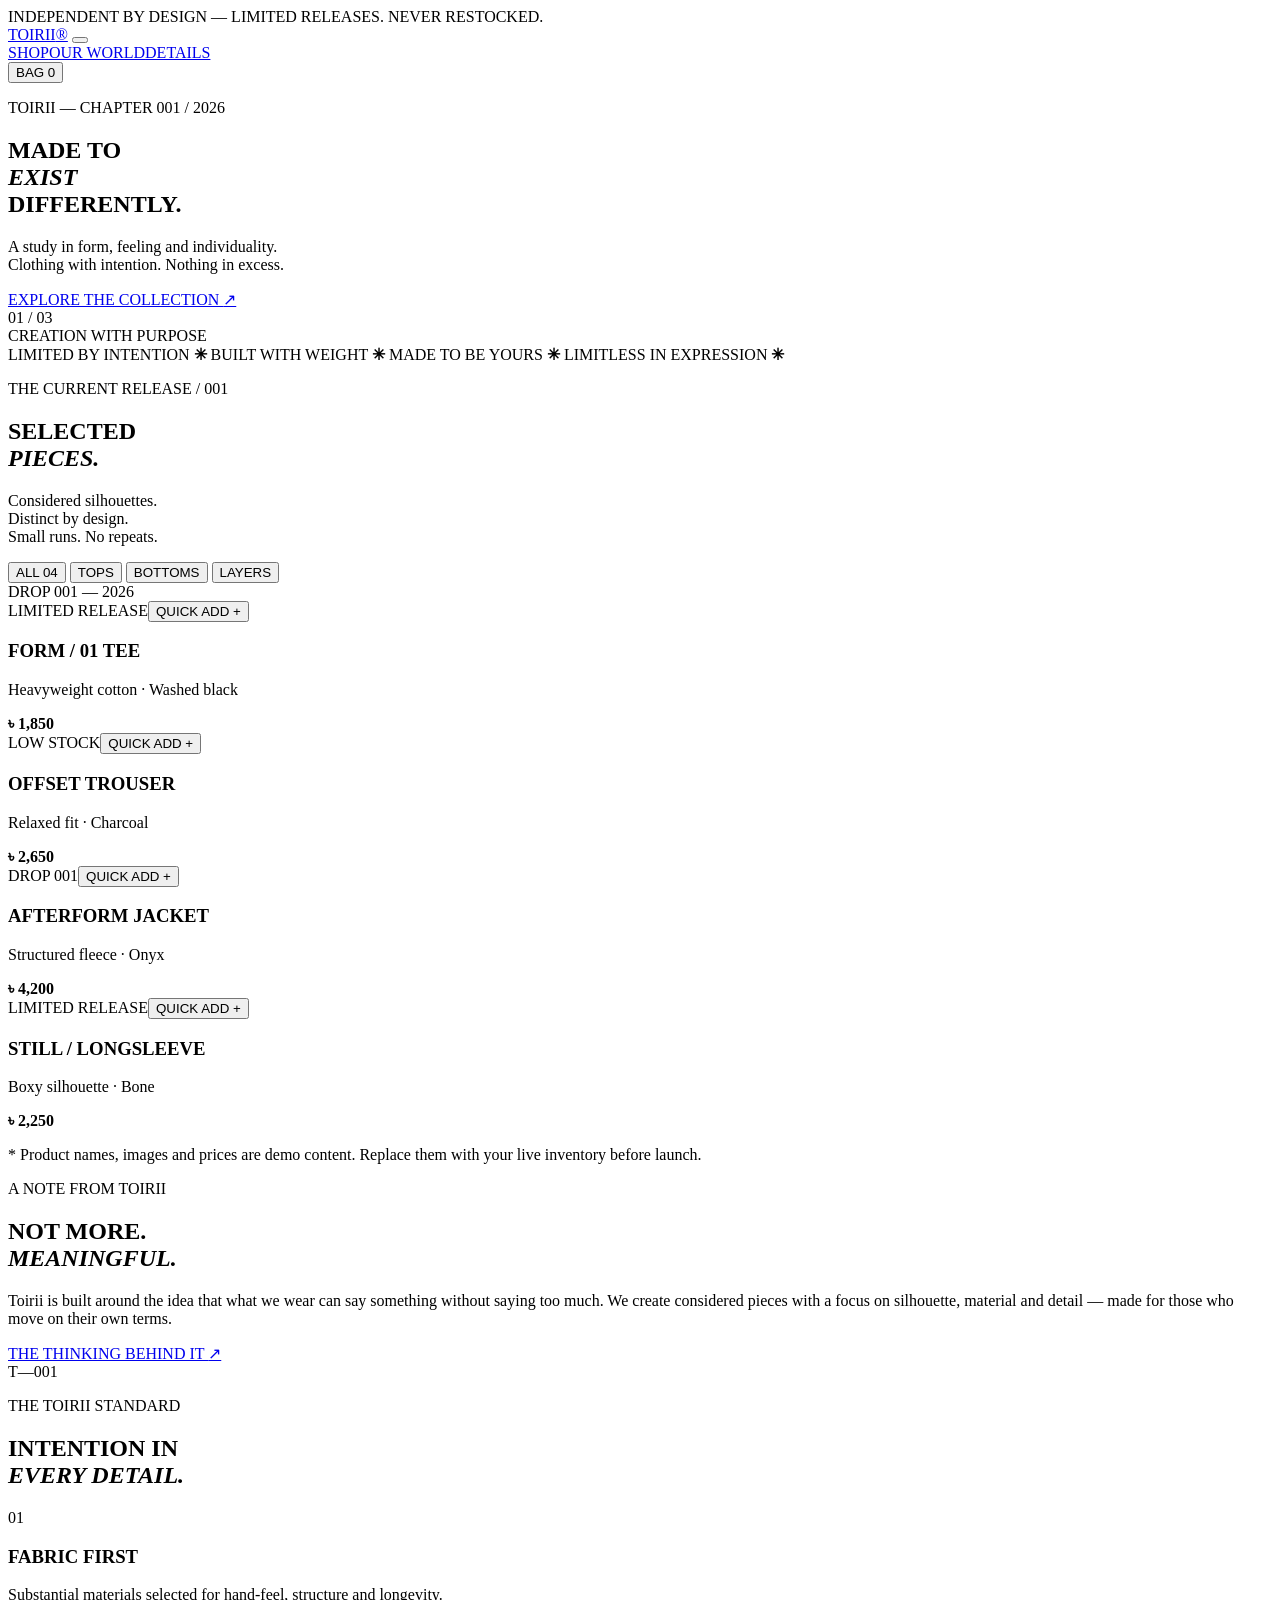
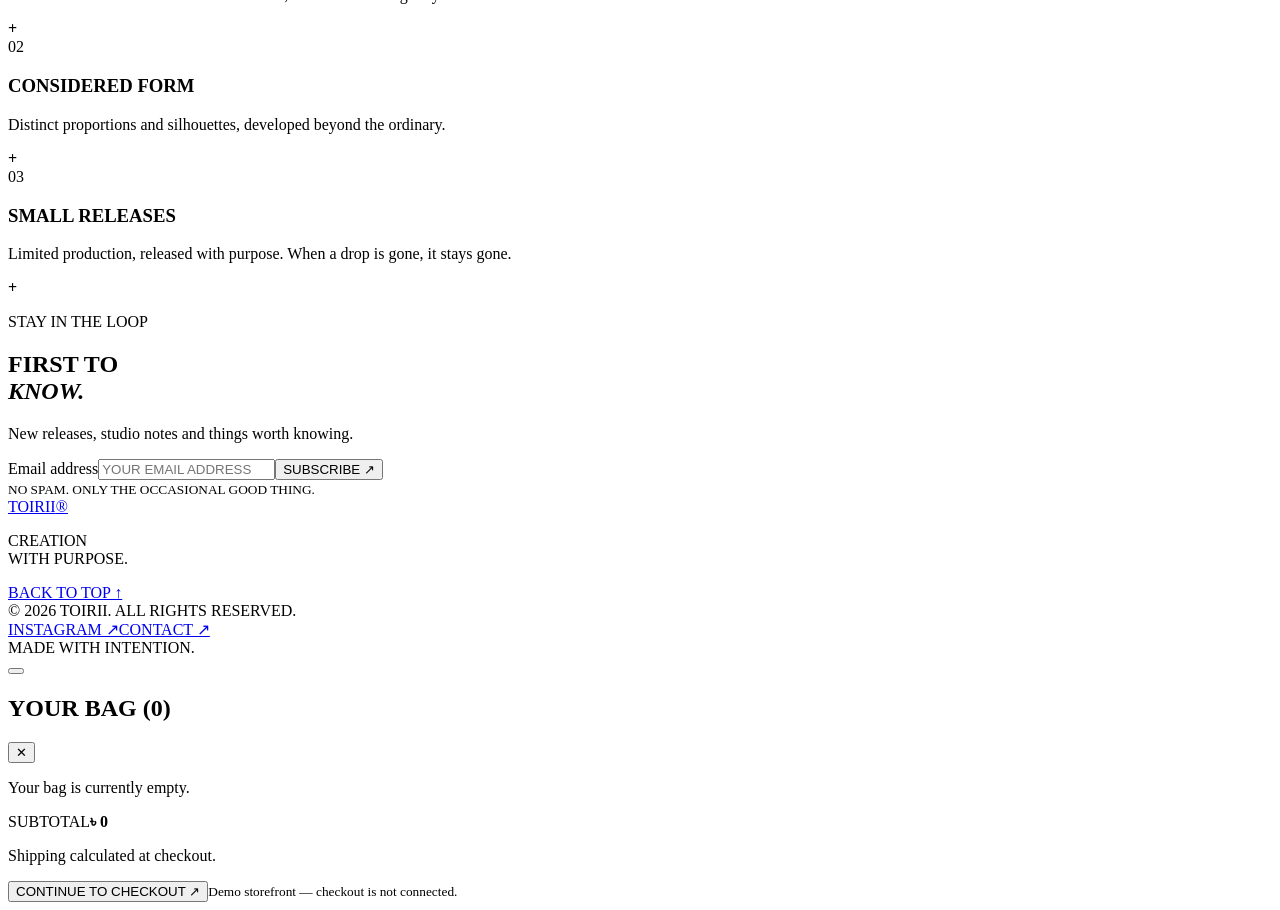
==== index.html @ 65d483dd "Add files via upload" ====
<!DOCTYPE html>
<html lang="en">
<head>
  <meta charset="UTF-8" />
  <meta name="viewport" content="width=device-width, initial-scale=1.0" />
  <meta name="theme-color" content="#111111" />
  <meta name="description" content="TOIRII — Independent clothing. Creation with purpose." />
  <title>TOIRII — Creation With Purpose</title>
  <link rel="preconnect" href="https://fonts.googleapis.com">
  <link rel="preconnect" href="https://fonts.gstatic.com" crossorigin>
  <link href="https://fonts.googleapis.com/css2?family=DM+Mono:wght@400;500&family=Manrope:wght@400;500;600;700;800&display=swap" rel="stylesheet">
  <link rel="stylesheet" href="styles.css" />
</head>
<body>
  <div class="announcement">INDEPENDENT BY DESIGN — LIMITED RELEASES. NEVER RESTOCKED.</div>
  <header class="site-header">
    <a class="wordmark" href="#" aria-label="Toirii home">TOIRII<span>®</span></a>
    <button class="menu-toggle" aria-label="Open menu" aria-expanded="false"><i></i><i></i></button>
    <nav class="main-nav" aria-label="Main navigation">
      <a href="#shop">SHOP</a><a href="#story">OUR WORLD</a><a href="#details">DETAILS</a>
    </nav>
    <button class="cart-trigger" aria-label="Open shopping bag">BAG <span id="cart-count">0</span></button>
  </header>

  <main>
    <section class="hero">
      <div class="hero-image" role="img" aria-label="Editorial streetwear campaign"></div>
      <div class="hero-shade"></div>
      <div class="hero-content">
        <p class="eyebrow">TOIRII — CHAPTER 001 / 2026</p>
        <h1>MADE TO<br><em>EXIST</em><br>DIFFERENTLY.</h1>
        <p class="hero-copy">A study in form, feeling and individuality.<br>Clothing with intention. Nothing in excess.</p>
        <a class="button button-light" href="#shop">EXPLORE THE COLLECTION <span>↗</span></a>
      </div>
      <div class="hero-index"><span>01</span> / 03</div>
      <div class="hero-vertical">CREATION WITH PURPOSE</div>
    </section>

    <section class="ticker" aria-label="Brand statement">
      <div>LIMITED BY INTENTION <b>✳</b> BUILT WITH WEIGHT <b>✳</b> MADE TO BE YOURS <b>✳</b> LIMITLESS IN EXPRESSION <b>✳</b></div>
    </section>

    <section class="section shop-section" id="shop">
      <div class="section-heading">
        <div><p class="eyebrow">THE CURRENT RELEASE / 001</p><h2>SELECTED<br><em>PIECES.</em></h2></div>
        <p class="section-note">Considered silhouettes.<br>Distinct by design.<br><span>Small runs. No repeats.</span></p>
      </div>
      <div class="shop-toolbar">
        <div class="filters" role="group" aria-label="Filter products">
          <button class="filter active" data-filter="all">ALL <span>04</span></button>
          <button class="filter" data-filter="tops">TOPS</button>
          <button class="filter" data-filter="bottoms">BOTTOMS</button>
          <button class="filter" data-filter="layers">LAYERS</button>
        </div>
        <span class="sort-label">DROP 001 — 2026</span>
      </div>
      <div class="product-grid" id="product-grid">
        <article class="product-card" data-category="tops">
          <div class="product-image image-one"><span class="product-tag">LIMITED RELEASE</span><button class="quick-add" data-id="01">QUICK ADD +</button></div>
          <div class="product-meta"><div><h3>FORM / 01 TEE</h3><p>Heavyweight cotton · Washed black</p></div><strong>৳ 1,850</strong></div>
        </article>
        <article class="product-card" data-category="bottoms">
          <div class="product-image image-two"><span class="product-tag">LOW STOCK</span><button class="quick-add" data-id="02">QUICK ADD +</button></div>
          <div class="product-meta"><div><h3>OFFSET TROUSER</h3><p>Relaxed fit · Charcoal</p></div><strong>৳ 2,650</strong></div>
        </article>
        <article class="product-card" data-category="layers">
          <div class="product-image image-three"><span class="product-tag">DROP 001</span><button class="quick-add" data-id="03">QUICK ADD +</button></div>
          <div class="product-meta"><div><h3>AFTERFORM JACKET</h3><p>Structured fleece · Onyx</p></div><strong>৳ 4,200</strong></div>
        </article>
        <article class="product-card" data-category="tops">
          <div class="product-image image-four"><span class="product-tag">LIMITED RELEASE</span><button class="quick-add" data-id="04">QUICK ADD +</button></div>
          <div class="product-meta"><div><h3>STILL / LONGSLEEVE</h3><p>Boxy silhouette · Bone</p></div><strong>৳ 2,250</strong></div>
        </article>
      </div>
      <p class="collection-footnote">* Product names, images and prices are demo content. Replace them with your live inventory before launch.</p>
    </section>

    <section class="manifesto" id="story">
      <div class="manifesto-image"></div>
      <div class="manifesto-copy">
        <p class="eyebrow">A NOTE FROM TOIRII</p>
        <h2>NOT MORE.<br><em>MEANINGFUL.</em></h2>
        <p>Toirii is built around the idea that what we wear can say something without saying too much. We create considered pieces with a focus on silhouette, material and detail — made for those who move on their own terms.</p>
        <a class="text-link" href="#details">THE THINKING BEHIND IT <span>↗</span></a>
        <div class="manifesto-number">T—001</div>
      </div>
    </section>

    <section class="details-section" id="details">
      <div class="details-intro"><p class="eyebrow">THE TOIRII STANDARD</p><h2>INTENTION IN<br><em>EVERY DETAIL.</em></h2></div>
      <div class="detail-list">
        <div><span>01</span><h3>FABRIC FIRST</h3><p>Substantial materials selected for hand-feel, structure and longevity.</p><b>+</b></div>
        <div><span>02</span><h3>CONSIDERED FORM</h3><p>Distinct proportions and silhouettes, developed beyond the ordinary.</p><b>+</b></div>
        <div><span>03</span><h3>SMALL RELEASES</h3><p>Limited production, released with purpose. When a drop is gone, it stays gone.</p><b>+</b></div>
      </div>
    </section>

    <section class="newsletter">
      <p class="eyebrow">STAY IN THE LOOP</p>
      <h2>FIRST TO<br><em>KNOW.</em></h2>
      <p>New releases, studio notes and things worth knowing.</p>
      <form id="newsletter-form"><label class="sr-only" for="email">Email address</label><input id="email" type="email" placeholder="YOUR EMAIL ADDRESS" required><button type="submit">SUBSCRIBE ↗</button></form>
      <small id="newsletter-message">NO SPAM. ONLY THE OCCASIONAL GOOD THING.</small>
    </section>
  </main>

  <footer class="footer">
    <div class="footer-top"><a class="wordmark" href="#">TOIRII<span>®</span></a><p>CREATION<br>WITH PURPOSE.</p><a class="back-top" href="#">BACK TO TOP ↑</a></div>
    <div class="footer-bottom"><span>© 2026 TOIRII. ALL RIGHTS RESERVED.</span><div><a href="https://www.instagram.com/toirii/" target="_blank" rel="noreferrer">INSTAGRAM ↗</a><a href="mailto:hello@toirii.com">CONTACT ↗</a></div><span>MADE WITH INTENTION.</span></div>
  </footer>

  <div class="cart-overlay" id="cart-overlay" aria-hidden="true">
    <button class="cart-backdrop" aria-label="Close bag"></button>
    <aside class="cart-drawer" aria-label="Shopping bag">
      <div class="cart-head"><h2>YOUR BAG <span id="drawer-count">(0)</span></h2><button id="close-cart" aria-label="Close bag">✕</button></div>
      <div id="cart-items" class="cart-items"><p class="empty-cart">Your bag is currently empty.</p></div>
      <div class="cart-bottom"><div><span>SUBTOTAL</span><strong id="cart-subtotal">৳ 0</strong></div><p>Shipping calculated at checkout.</p><button id="checkout-button" class="button button-dark">CONTINUE TO CHECKOUT ↗</button><small>Demo storefront — checkout is not connected.</small></div>
    </aside>
  </div>
  <div class="toast" id="toast" role="status" aria-live="polite"></div>
  <script src="script.js"></script>
</body>
</html>
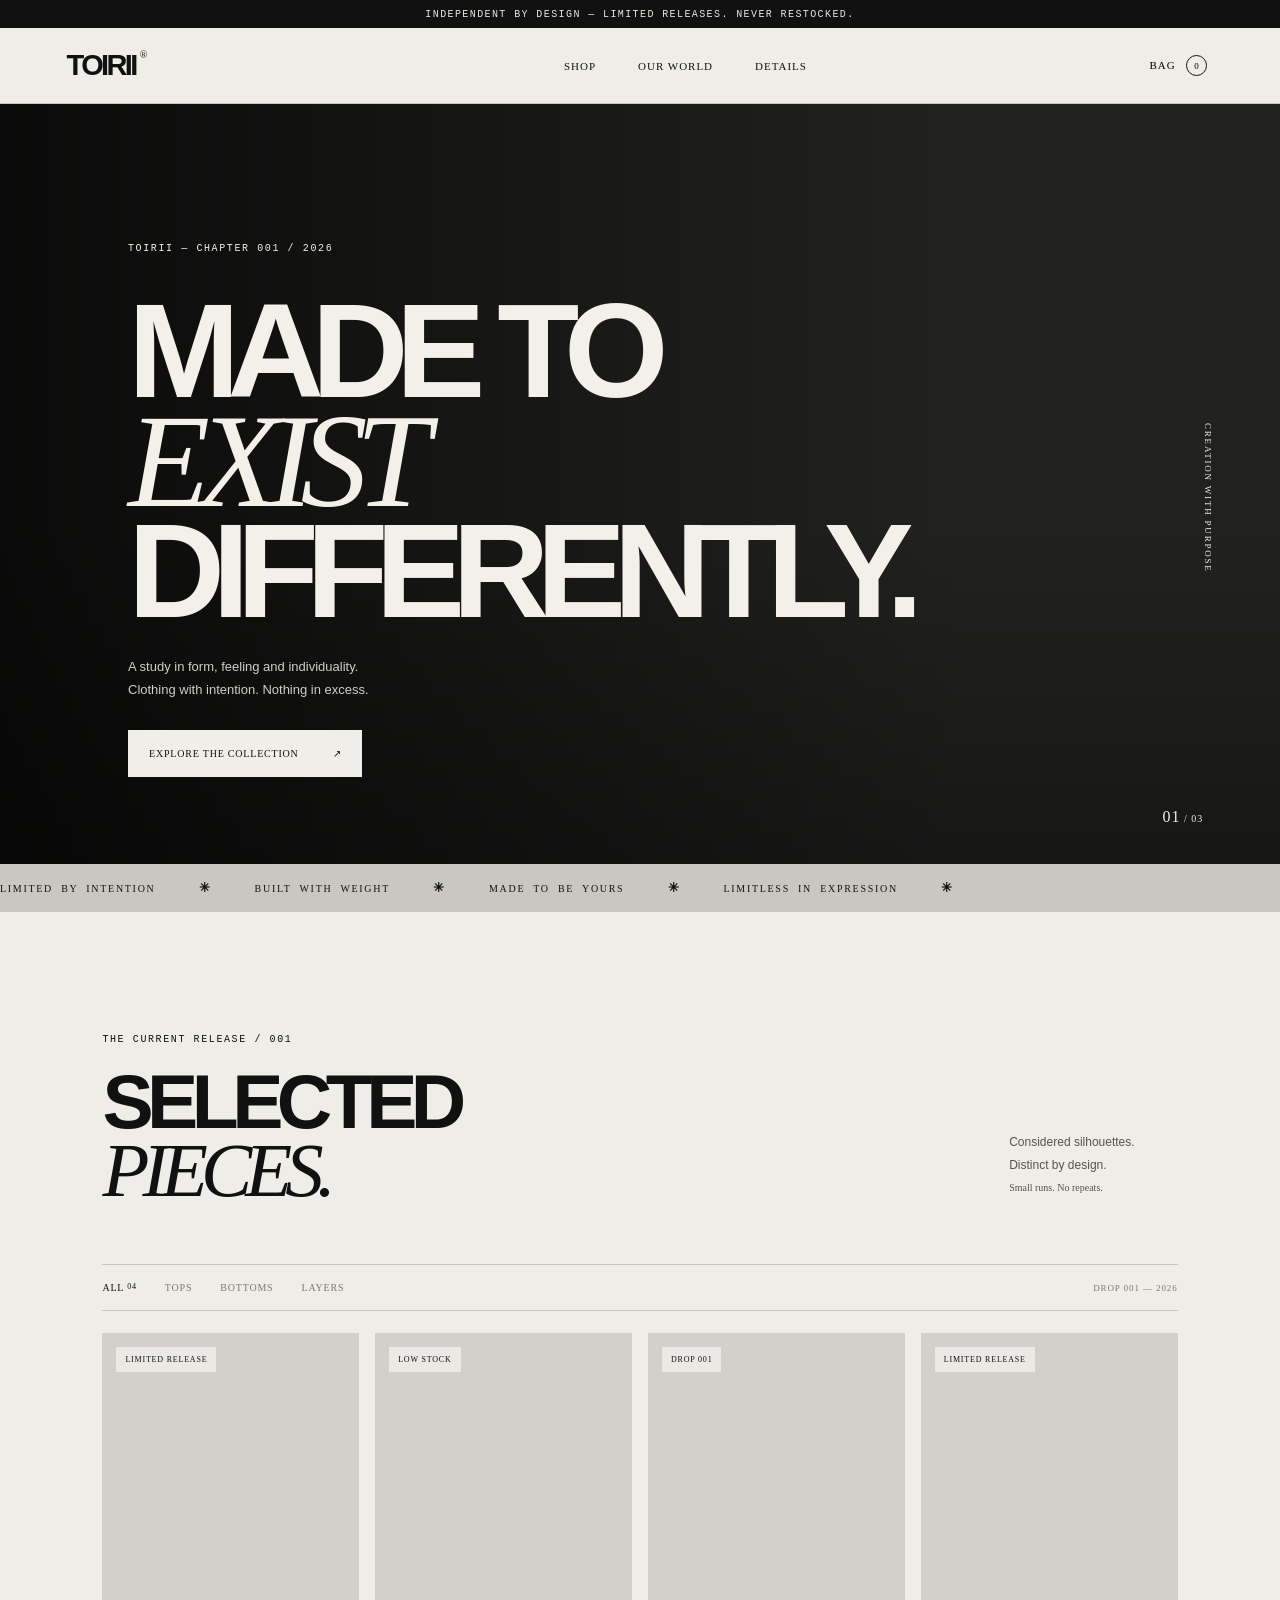
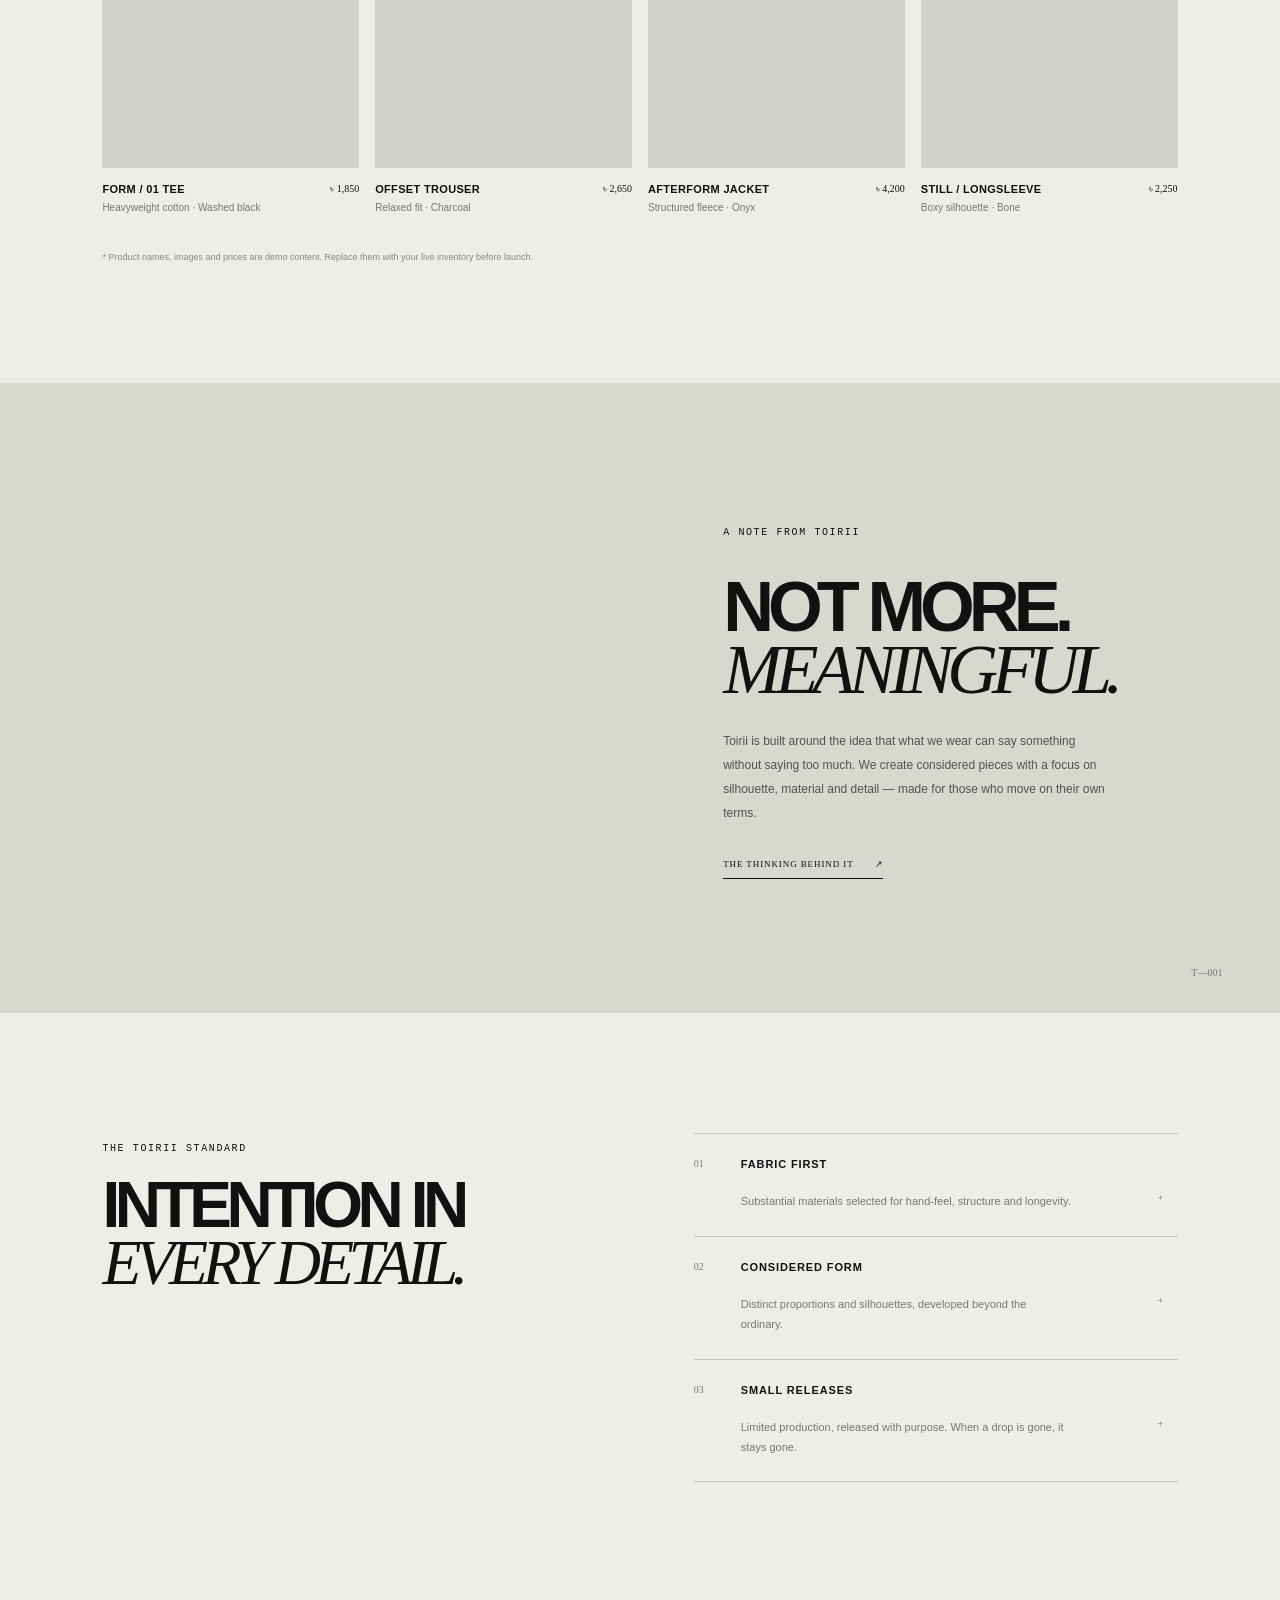
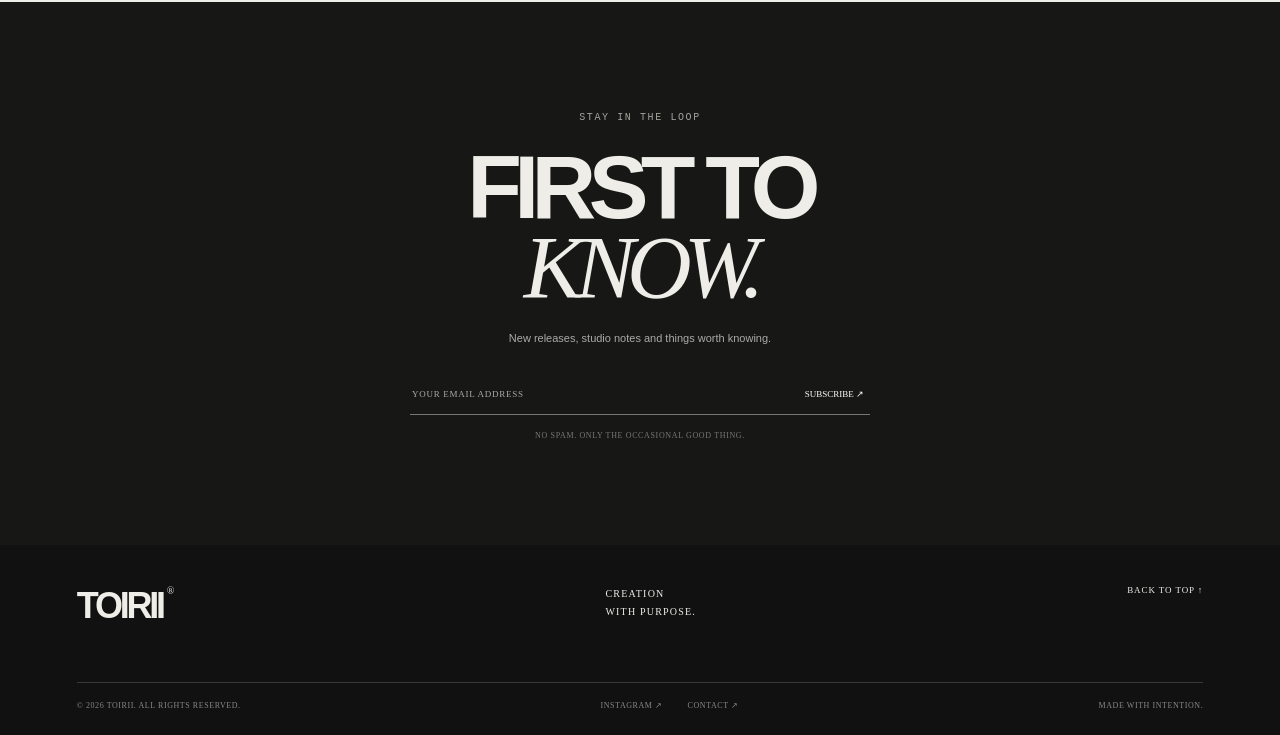
==== commit 9f7fcc4e: "index.html" ====
--- a/index.html
+++ b/index.html
@@ -1,6 +1,7 @@
 <!DOCTYPE html>
 <html lang="en">
 <head>
+  <meta name="google-site-verification" content="uXV54KyGSkPMw0AGypRpo4Pp1qBoG9jRJwutG1d4d6o" />
   <meta charset="UTF-8" />
   <meta name="viewport" content="width=device-width, initial-scale=1.0" />
   <meta name="theme-color" content="#111111" />
@@ -120,4 +121,4 @@
   <div class="toast" id="toast" role="status" aria-live="polite"></div>
   <script src="script.js"></script>
 </body>
-</html>+</html>
--- a/styles.css
+++ b/styles.css
@@ -0,0 +1,3 @@
+*{box-sizing:border-box} :root{--ink:#111;--paper:#eeeDE8;--muted:#77766f;--line:rgba(17,17,17,.18)} html{scroll-behavior:smooth} body{margin:0;background:var(--paper);color:var(--ink);font-family:Manrope,Arial,sans-serif} a{color:inherit;text-decoration:none} button,input{font:inherit}.announcement{height:28px;background:#111;color:#e9e8e2;display:flex;align-items:center;justify-content:center;font:10px 'DM Mono',monospace;letter-spacing:.14em}.site-header{height:76px;padding:0 5.2%;display:flex;align-items:center;justify-content:space-between;border-bottom:1px solid var(--line);position:relative;z-index:10;background:var(--paper)}.wordmark{font-size:29px;font-weight:800;letter-spacing:-.09em}.wordmark span{font:10px 'DM Mono';vertical-align:top;margin-left:4px;letter-spacing:0}.main-nav{display:flex;gap:42px;margin-left:80px}.main-nav a,.cart-trigger{font:11px 'DM Mono';letter-spacing:.09em}.main-nav a:hover,.footer a:hover{opacity:.55}.cart-trigger{border:0;background:none;cursor:pointer}.cart-trigger span{display:inline-grid;place-items:center;margin-left:7px;width:21px;height:21px;border:1px solid var(--ink);border-radius:50%;font-size:9px}.menu-toggle{display:none}.hero{height:min(760px,78vw);min-height:590px;position:relative;overflow:hidden;background:#242522;color:#f2f0e9}.hero-image{position:absolute;inset:0;background:url('https://images.unsplash.com/photo-1523398002811-999ca8dec234?auto=format&fit=crop&w=2200&q=85') center 43%/cover;filter:grayscale(1);opacity:.67;transform:scale(1.02)}.hero-shade{position:absolute;inset:0;background:linear-gradient(90deg,rgba(0,0,0,.72),rgba(0,0,0,.08) 75%),linear-gradient(0deg,rgba(0,0,0,.32),transparent 45%)}.hero-content{position:absolute;left:10%;top:17%;z-index:1}.eyebrow{font:10px 'DM Mono',monospace;letter-spacing:.16em}.hero h1{font-size:clamp(68px,10.5vw,154px);line-height:.81;letter-spacing:-.095em;margin:42px 0 30px;font-weight:800}.hero h1 em,.section-heading h2 em,.manifesto h2 em,.details-intro h2 em,.newsletter h2 em{font-family:Georgia,serif;font-weight:400;letter-spacing:-.09em}.hero-copy{font-size:13px;line-height:1.8;color:#d0cfc8;margin-bottom:28px}.button{display:inline-flex;align-items:center;justify-content:space-between;gap:34px;padding:17px 20px;font:10px 'DM Mono';letter-spacing:.08em;border:1px solid transparent;cursor:pointer}.button-light{background:#efeee8;color:#111}.button-light:hover{background:transparent;color:#fff;border-color:#fff}.hero-index{position:absolute;bottom:38px;right:6%;font:10px 'DM Mono';letter-spacing:.1em}.hero-index span{font-size:16px}.hero-vertical{position:absolute;right:5.2%;top:42%;writing-mode:vertical-rl;font:9px 'DM Mono';letter-spacing:.2em}.ticker{overflow:hidden;background:#c9c8c0;padding:16px 0;white-space:nowrap}.ticker div{font:10px 'DM Mono';letter-spacing:.17em;word-spacing:.4em;animation:marquee 26s linear infinite}.ticker b{padding:0 35px;font-size:13px}@keyframes marquee{to{transform:translateX(-25%)}}.section{padding:112px 8%}.section-heading{display:flex;align-items:flex-end;justify-content:space-between;margin-bottom:60px}.section-heading h2,.manifesto h2,.details-intro h2,.newsletter h2{font-size:clamp(48px,6vw,82px);line-height:.88;letter-spacing:-.085em;margin:23px 0 0}.section-note{font-size:12px;line-height:1.9;color:#55534d;margin:0 4% 5px 0}.section-note span{font-family:'DM Mono';font-size:10px}.shop-toolbar{border-top:1px solid var(--line);border-bottom:1px solid var(--line);padding:17px 0;display:flex;justify-content:space-between;align-items:center;margin-bottom:22px}.filters{display:flex;gap:28px}.filter{border:0;background:none;padding:0;color:#777;cursor:pointer;font:10px 'DM Mono';letter-spacing:.08em}.filter.active{color:#111}.filter span{font-size:8px;vertical-align:top}.sort-label{font:9px 'DM Mono';color:#777;letter-spacing:.1em}.product-grid{display:grid;grid-template-columns:repeat(4,minmax(0,1fr));gap:16px}.product-card{min-width:0}.product-image{height:clamp(250px,34vw,480px);position:relative;background-size:cover;background-position:center;overflow:hidden;background-color:#d1d0ca}.product-image:after{content:"";position:absolute;inset:0;background:rgba(0,0,0,0);transition:.3s}.product-card:hover .product-image:after{background:rgba(0,0,0,.08)}.image-one{background-image:url('https://images.unsplash.com/photo-1521572163474-6864f9cf17ab?auto=format&fit=crop&w=900&q=85')}.image-two{background-image:url('https://images.unsplash.com/photo-1517438476312-10d79c077509?auto=format&fit=crop&w=900&q=85')}.image-three{background-image:url('https://images.unsplash.com/photo-1551028719-00167b16eac5?auto=format&fit=crop&w=900&q=85')}.image-four{background-image:url('https://images.unsplash.com/photo-1503342217505-b0a15ec3261c?auto=format&fit=crop&w=900&q=85')}.product-tag{position:absolute;top:14px;left:14px;background:rgba(238,237,232,.9);padding:8px 9px;font:8px 'DM Mono';letter-spacing:.1em;z-index:1}.quick-add{position:absolute;bottom:12px;left:12px;right:12px;width:calc(100% - 24px);padding:14px;background:rgba(238,237,232,.95);border:0;font:9px 'DM Mono';letter-spacing:.1em;cursor:pointer;z-index:2;transform:translateY(70px);transition:.25s}.product-card:hover .quick-add,.quick-add:focus{transform:translateY(0)}.product-meta{display:flex;justify-content:space-between;gap:8px;padding:15px 0}.product-meta h3{font-size:11px;letter-spacing:.03em;margin:0 0 7px}.product-meta p{font-size:10px;color:#777;margin:0}.product-meta strong{font:10px 'DM Mono';white-space:nowrap}.collection-footnote{font-size:9px;color:#888;margin-top:24px}.manifesto{display:grid;grid-template-columns:1fr 1fr;min-height:630px;background:#d8d7d0}.manifesto-image{background:url('https://images.unsplash.com/photo-1529139574466-a303027c1d8b?auto=format&fit=crop&w=1400&q=85') center/cover;filter:grayscale(1)}.manifesto-copy{padding:100px 13%;position:relative;display:flex;flex-direction:column;align-items:flex-start;justify-content:center}.manifesto h2{font-size:clamp(48px,5.5vw,76px);margin:28px 0}.manifesto-copy>p:not(.eyebrow){font-size:12px;line-height:2;color:#55534d;max-width:390px;margin:0 0 34px}.text-link{font:9px 'DM Mono';letter-spacing:.1em;border-bottom:1px solid;padding-bottom:9px}.text-link span{margin-left:18px}.manifesto-number{position:absolute;right:9%;bottom:35px;font:10px 'DM Mono';color:#777}.details-section{padding:120px 8%;display:grid;grid-template-columns:1fr 1fr;gap:10%}.details-intro h2{font-size:clamp(44px,5vw,68px)}.detail-list>div{display:grid;grid-template-columns:35px 1fr 20px;gap:12px;align-items:start;padding:24px 0;border-top:1px solid var(--line)}.detail-list>div:last-child{border-bottom:1px solid var(--line)}.detail-list span,.detail-list b{font:10px 'DM Mono';color:#777}.detail-list h3{font-size:11px;letter-spacing:.08em;margin:0 0 10px}.detail-list p{grid-column:2;font-size:11px;line-height:1.8;color:#777;margin:0;max-width:330px}.newsletter{background:#171816;color:#eeede8;text-align:center;padding:100px 20px 105px}.newsletter .eyebrow{color:#a5a49c}.newsletter h2{font-size:clamp(54px,7vw,90px);margin:25px 0}.newsletter>p:not(.eyebrow){font-size:11px;color:#aaa;margin-bottom:30px}.newsletter form{max-width:460px;margin:0 auto;display:flex;border-bottom:1px solid #777}.newsletter input{min-width:0;flex:1;background:transparent;border:0;color:#fff;padding:15px 2px;outline:none;font:9px 'DM Mono';letter-spacing:.08em}.newsletter input::placeholder{color:#aaa}.newsletter form button{background:none;border:0;color:#fff;font:9px 'DM Mono';cursor:pointer}.newsletter small{display:block;color:#777;font:8px 'DM Mono';margin-top:16px;letter-spacing:.08em}.footer{background:#111;color:#eeede8;padding:40px 6% 25px}.footer-top{display:flex;justify-content:space-between;align-items:flex-start;padding-bottom:55px}.footer-top .wordmark{font-size:36px}.footer-top p{font:10px 'DM Mono';letter-spacing:.12em;line-height:1.8;margin:0}.back-top{font:9px 'DM Mono';letter-spacing:.1em}.footer-bottom{border-top:1px solid #3a3a37;padding-top:18px;display:flex;justify-content:space-between;color:#888;font:8px 'DM Mono';letter-spacing:.07em}.footer-bottom div{display:flex;gap:25px}.cart-overlay{position:fixed;inset:0;z-index:30;visibility:hidden;pointer-events:none}.cart-overlay.open{visibility:visible;pointer-events:auto}.cart-backdrop{position:absolute;inset:0;border:0;background:rgba(0,0,0,.45);opacity:0;transition:.25s}.cart-overlay.open .cart-backdrop{opacity:1}.cart-drawer{position:absolute;right:0;top:0;height:100%;width:min(440px,100%);background:var(--paper);padding:28px;display:flex;flex-direction:column;transform:translateX(100%);transition:.3s}.cart-overlay.open .cart-drawer{transform:translateX(0)}.cart-head{display:flex;justify-content:space-between;align-items:center;border-bottom:1px solid var(--line);padding-bottom:22px}.cart-head h2{font-size:14px;letter-spacing:.04em}.cart-head h2 span{font:10px 'DM Mono';color:#777}.cart-head button{background:none;border:0;cursor:pointer}.cart-items{flex:1;overflow:auto}.empty-cart{font-size:12px;color:#777;margin-top:30px}.cart-line{display:flex;justify-content:space-between;gap:15px;padding:20px 0;border-bottom:1px solid var(--line);font-size:11px}.cart-line p{margin:5px 0;color:#777;font-size:10px}.cart-line button{border:0;background:none;text-decoration:underline;font-size:9px;cursor:pointer}.cart-bottom{border-top:1px solid var(--line);padding-top:20px}.cart-bottom>div{display:flex;justify-content:space-between;font:10px 'DM Mono'}.cart-bottom p,.cart-bottom small{font-size:9px;color:#777}.button-dark{background:#111;color:#fff;width:100%;margin:14px 0}.toast{position:fixed;bottom:25px;left:50%;transform:translate(-50%,20px);opacity:0;background:#111;color:#fff;padding:13px 18px;font:9px 'DM Mono';letter-spacing:.08em;z-index:40;transition:.25s;pointer-events:none}.toast.show{opacity:1;transform:translate(-50%,0)}.sr-only{position:absolute;width:1px;height:1px;padding:0;margin:-1px;overflow:hidden;clip:rect(0,0,0,0);white-space:nowrap;border:0}
+@media(max-width:900px){.section{padding:85px 6%}.product-grid{grid-template-columns:repeat(2,1fr);gap:25px 14px}.product-image{height:clamp(300px,65vw,520px)}.quick-add{transform:none}.manifesto-copy{padding:70px 9%}.details-section{padding:90px 6%;gap:6%}}
+@media(max-width:640px){.announcement{font-size:8px;letter-spacing:.08em}.site-header{height:65px;padding:0 5%}.wordmark{font-size:25px}.menu-toggle{display:flex;flex-direction:column;gap:5px;border:0;background:none;padding:10px;position:absolute;left:46%;cursor:pointer}.menu-toggle i{width:20px;height:1px;background:#111}.main-nav{display:none;position:absolute;top:65px;left:0;right:0;margin:0;padding:24px 6%;background:var(--paper);border-bottom:1px solid var(--line);flex-direction:column;gap:22px}.main-nav.open{display:flex}.cart-trigger{font-size:10px}.hero{min-height:640px;height:calc(100svh - 93px);max-height:780px}.hero-image{background-position:58% center}.hero-content{left:7%;top:21%}.hero h1{font-size:clamp(66px,17vw,105px);margin:36px 0 25px}.hero-copy{font-size:11px}.hero-vertical{right:4%;font-size:8px}.hero-index{bottom:25px}.section{padding:75px 6%}.section-heading{align-items:flex-start;gap:20px;flex-direction:column;margin-bottom:35px}.section-heading h2{font-size:60px}.section-note{margin:0}.shop-toolbar{align-items:flex-start;gap:15px;flex-direction:column}.filters{gap:20px}.product-grid{gap:25px 10px}.product-image{height:62vw;min-height:220px}.product-meta{flex-direction:column;gap:6px;padding:11px 0}.product-meta h3{font-size:10px}.product-meta p{font-size:9px}.product-meta strong{font-size:9px}.product-tag{top:8px;left:8px;font-size:7px;padding:6px}.quick-add{left:7px;right:7px;bottom:7px;width:calc(100% - 14px);padding:11px;font-size:8px}.manifesto{grid-template-columns:1fr}.manifesto-image{min-height:420px}.manifesto-copy{padding:75px 8%;min-height:440px}.manifesto h2{font-size:60px}.details-section{grid-template-columns:1fr;gap:45px;padding:80px 7%}.details-intro h2{font-size:56px}.newsletter{padding:80px 7%}.footer{padding:35px 6% 22px}.footer-top{padding-bottom:40px}.footer-top .wordmark{font-size:29px}.footer-top p{font-size:8px}.back-top{font-size:8px}.footer-bottom{gap:16px;flex-wrap:wrap;line-height:1.7}.footer-bottom span:last-child{display:none}}
